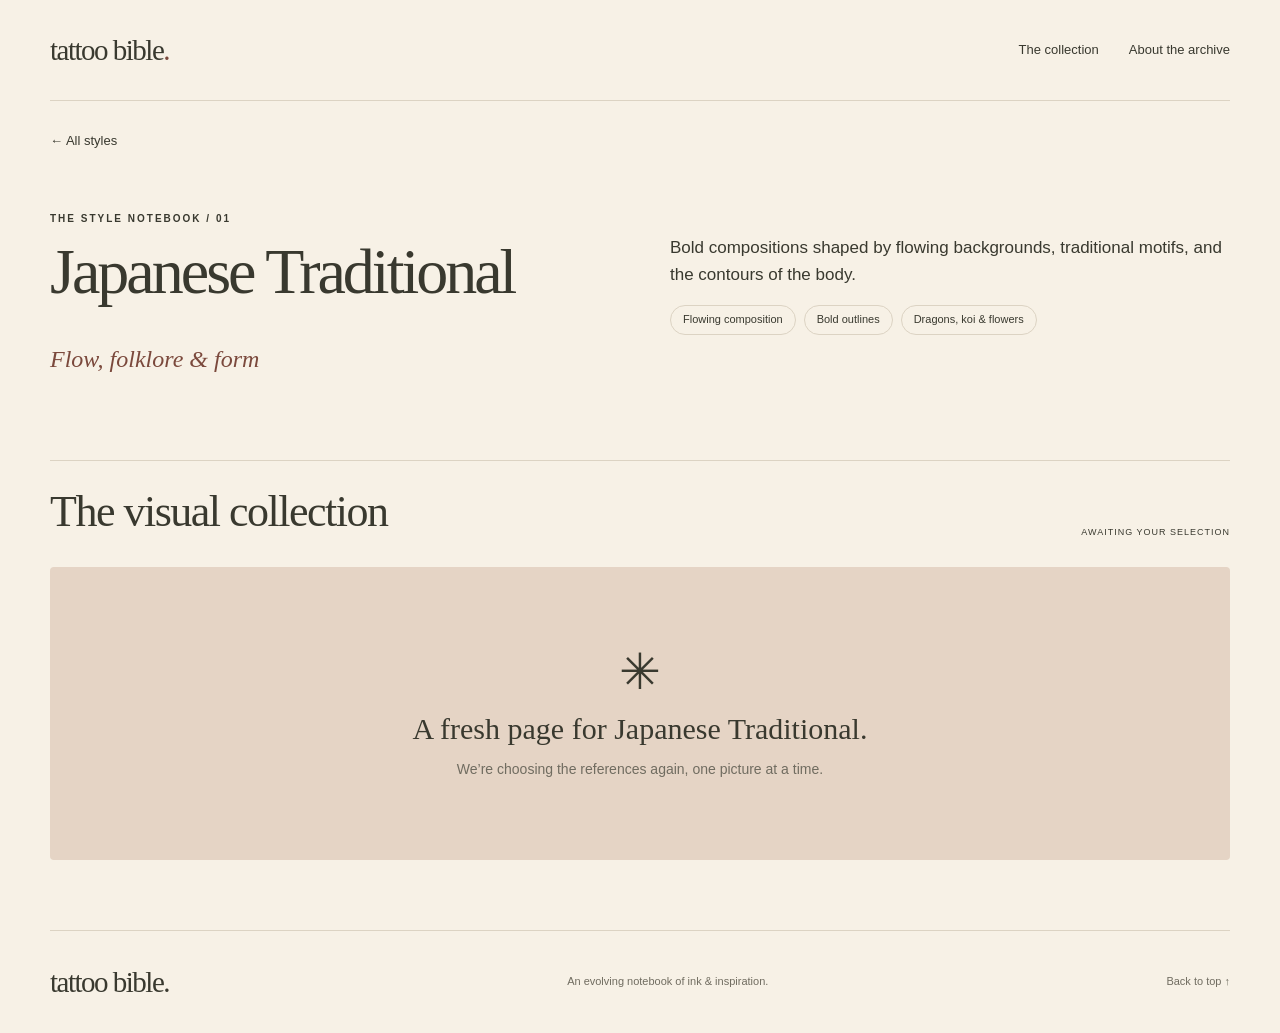
==== styles/japanese-traditional.html @ 5ea59a40 "Rebuild cream Tattoo Bible with editable static pages and fresh image folders" ====
<!doctype html>
<html lang="en">
  <head>
    <meta charset="utf-8">
    <meta name="viewport" content="width=device-width, initial-scale=1">
    <meta name="description" content="A visual notebook of six tattoo styles. Explore their details and build your reference collection.">
    <title>Japanese Traditional — Tattoo Bible</title>
    <link rel="stylesheet" href="../css/style.css">
    <script src="../js/main.js" defer></script>
  </head>
  <body>
    <a class="skip-link" href="#main">Skip to content</a>
    <header class="site-header">
      <a class="brand" href="../index.html">tattoo bible<span class="brand-dot">.</span></a>
      <nav aria-label="Main navigation">
        <a href="../index.html#collection">The collection</a>
        <a href="../index.html#about">About the archive</a>
      </nav>
    </header>
    <main id="main">
      <div id="top"></div>
      <a class="back-link" href="../index.html#collection">← All styles</a>
      <section class="style-intro" aria-labelledby="style-title">
        <div>
          <p class="eyebrow">THE STYLE NOTEBOOK / 01</p>
          <h1 id="style-title">Japanese Traditional</h1>
          <p class="serif-note">Flow, folklore & form</p>
        </div>
        <div>
          <p class="description">Bold compositions shaped by flowing backgrounds, traditional motifs, and the contours of the body.</p>
          <ul class="traits">
          <li>Flowing composition</li>
          <li>Bold outlines</li>
          <li>Dragons, koi & flowers</li>
          </ul>
        </div>
      </section>
      <section class="gallery-section" aria-labelledby="gallery-title">
        <div class="section-heading"><h2 id="gallery-title">The visual collection</h2><span>AWAITING YOUR SELECTION</span></div>
        <!-- Replace this empty-state block with your approved image cards.
             See EDITING.md for a copy-and-paste example. -->
        <div class="empty-gallery tone-1">
          <span class="empty-symbol" aria-hidden="true">✳</span>
          <h3>A fresh page for Japanese Traditional.</h3>
          <p>We’re choosing the references again, one picture at a time.</p>
        </div>
      </section>
    </main>
    <footer class="site-footer">
      <a class="brand" href="../index.html">tattoo bible.</a>
      <p>An evolving notebook of ink &amp; inspiration.</p>
      <a href="#top">Back to top ↑</a>
    </footer>
  </body>
</html>
---- css/style.css ----
/* Change these colors to personalize the whole website. */
:root {
  --cream: #f7f1e6;
  --paper: #fffcf5;
  --ink: #39392f;
  --muted: #706c60;
  --line: #dcd3c3;
  --accent: #7b493c;
}

* {
  box-sizing: border-box;
}

html {
  scroll-behavior: smooth;
  scroll-padding-top: 24px;
}

body {
  margin: 0;
  background: var(--cream);
  color: var(--ink);
  font-family: Arial, Helvetica, sans-serif;
  font-size: 16px;
  line-height: 1.6;
}

a {
  color: inherit;
  text-decoration: none;
}

a:focus-visible, button:focus-visible {
  outline: 3px solid var(--accent);
  outline-offset: 5px;
}

.site-header, main, .site-footer {
  width: min(1180px, calc(100% - 64px));
  margin-inline: auto;
}

.site-header {
  display: flex;
  justify-content: space-between;
  align-items: center;
  padding-block: 27px;
  border-bottom: 1px solid var(--line);
  gap: 24px;
}

.brand {
  font-family: Georgia, serif;
  font-size: 29px;
  letter-spacing: -1.5px;
}

.brand-dot {
  color: var(--accent);
}

nav {
  display: flex;
  gap: 30px;
  font-size: 13px;
}

nav a:hover, .back-link:hover {
  text-decoration: underline;
  text-underline-offset: 5px;
}

.hero {
  position: relative;
  padding: 80px 0 70px;
}

.eyebrow, .cover-index, .cover-note {
  font-size: 10px;
  letter-spacing: 2px;
  font-weight: 600;
}

h1, h2, h3, p {
  margin-top: 0;
}

h1, h2, .serif-note {
  font-family: Georgia, 'Times New Roman', serif;
  font-weight: 400;
}

h1 {
  font-size: clamp(44px, 6.5vw, 86px);
  line-height: 1.08;
  letter-spacing: -3px;
  margin-bottom: 34px;
}

em {
  font-weight: 400;
  color: var(--accent);
}

.hero-bottom {
  display: flex;
  align-items: center;
  justify-content: space-between;
  max-width: 850px;
  gap: 28px;
}

.hero-bottom p, .style-card p, .section-heading > p {
  color: var(--muted);
  font-size: 14px;
}

.pill-link {
  border: 1px solid var(--ink);
  padding: 12px 23px;
  border-radius: 40px;
  font-size: 13px;
  white-space: nowrap;
}

.pill-link span {
  margin-left: 24px;
}

.pill-link:hover {
  background: var(--ink);
  color: var(--cream);
}

.hero-flower {
  position: absolute;
  right: 12px;
  top: 75px;
  font-size: 100px;
  color: #b1ad91;
  transform: rotate(12deg);
}

.section-heading {
  display: flex;
  align-items: end;
  justify-content: space-between;
  gap: 24px;
  border-top: 1px solid var(--line);
  padding-top: 25px;
  margin-bottom: 28px;
}

h2 {
  font-size: clamp(30px, 4vw, 44px);
  line-height: 1.2;
  letter-spacing: -1.5px;
  margin-bottom: 0;
}

.small-count {
  font: 12px Arial, sans-serif;
  vertical-align: top;
  letter-spacing: 0;
  margin-left: 12px;
}

.style-grid, .photo-grid {
  display: grid;
  grid-template-columns: repeat(3, minmax(0, 1fr));
  gap: 34px 24px;
}

.cover-placeholder {
  aspect-ratio: 4 / 5;
  display: flex;
  flex-direction: column;
  align-items: center;
  justify-content: space-between;
  padding: 25px 14px;
  border-radius: 110px 110px 4px 4px;
  transition: transform 180ms ease;
}

.style-card:hover .cover-placeholder {
  transform: translateY(-5px);
}

.cover-word {
  font: italic clamp(28px, 3.4vw, 47px)/1.1 Georgia, serif;
  text-align: center;
  letter-spacing: -1.5px;
}

.cover-note {
  font-size: 8px;
  letter-spacing: 1.3px;
}

.tone-1 { background: #e5d4c5; }
.tone-2 { background: #d9ddc9; }
.tone-3 { background: #ead7c5; }
.tone-4 { background: #ddd0c6; }
.tone-5 { background: #d8d8d0; }
.tone-6 { background: #e7dfc6; }

.card-heading {
  display: flex;
  align-items: center;
  justify-content: space-between;
  margin-top: 16px;
}

.card-heading h3 {
  font-size: 17px;
  font-weight: 500;
  margin-bottom: 1px;
}

.style-card p {
  font-size: 12px;
  margin-bottom: 0;
}

.about-note {
  margin-block: 80px;
  padding: 48px 30px;
  background: var(--paper);
  text-align: center;
  border: 1px solid var(--line);
}

.about-note > p:last-child {
  max-width: 540px;
  margin: 24px auto 0;
  color: var(--muted);
  font-size: 14px;
}

.site-footer {
  border-top: 1px solid var(--line);
  padding-block: 28px;
  display: flex;
  justify-content: space-between;
  align-items: center;
  gap: 24px;
}

.site-footer p, .site-footer > a:last-child {
  margin: 0;
  font-size: 11px;
  color: var(--muted);
}

.back-link {
  display: inline-block;
  margin-top: 30px;
  font-size: 13px;
}

.style-intro {
  display: grid;
  grid-template-columns: 1fr 1fr;
  gap: 60px;
  padding-block: 58px;
}

.style-intro h1 {
  font-size: clamp(44px, 5vw, 68px);
}

.serif-note {
  font-size: 24px;
  font-style: italic;
  color: var(--accent);
}

.description {
  font-size: 17px;
  padding-top: 23px;
}

.traits {
  list-style: none;
  padding: 0;
  display: flex;
  flex-wrap: wrap;
  gap: 8px;
}

.traits li {
  padding: 5px 12px;
  border: 1px solid var(--line);
  border-radius: 20px;
  font-size: 11px;
}

.section-heading > span {
  font-size: 9px;
  letter-spacing: 1px;
}

.gallery-section {
  margin-bottom: 70px;
}

.empty-gallery {
  text-align: center;
  padding: 65px 24px;
  border-radius: 4px;
}

.empty-symbol {
  font-size: 50px;
}

.empty-gallery h3 {
  font: 30px Georgia, serif;
  margin-bottom: 12px;
}

.empty-gallery p {
  color: var(--muted);
  font-size: 14px;
}

.photo-grid img {
  display: block;
  width: 100%;
  height: auto;
  border-radius: 4px;
}

.photo-grid figure {
  margin: 0;
}

.photo-grid figcaption {
  font-size: 12px;
  margin-top: 8px;
}

.skip-link {
  position: absolute;
  top: -100px;
  background: var(--paper);
  padding: 12px;
}

.skip-link:focus {
  top: 0;
  z-index: 10;
}

@media (max-width: 760px) {
  .site-header, main, .site-footer {
    width: calc(100% - 36px);
  }

  .site-header {
    align-items: start;
  }

  nav {
    gap: 10px;
    flex-direction: column;
    font-size: 11px;
  }

  .hero {
    padding-block: 58px 45px;
  }

  h1 {
    letter-spacing: -2px;
  }

  .hero-flower {
    display: none;
  }

  .hero-bottom, .section-heading, .site-footer {
    align-items: start;
    flex-direction: column;
  }

  .style-grid, .photo-grid {
    grid-template-columns: repeat(2, minmax(0, 1fr));
    gap: 28px 16px;
  }

  .cover-placeholder {
    padding: 20px 10px;
  }

  .cover-index, .cover-note {
    font-size: 7px;
    letter-spacing: 0.7px;
  }

  .card-heading h3 {
    font-size: 14px;
  }

  .style-intro {
    grid-template-columns: 1fr;
    gap: 0;
    padding-block: 35px;
  }

  .description {
    padding-top: 0;
  }
}

@media (prefers-reduced-motion: reduce) {
  html {
    scroll-behavior: auto;
  }

  .cover-placeholder {
    transition: none;
  }
}
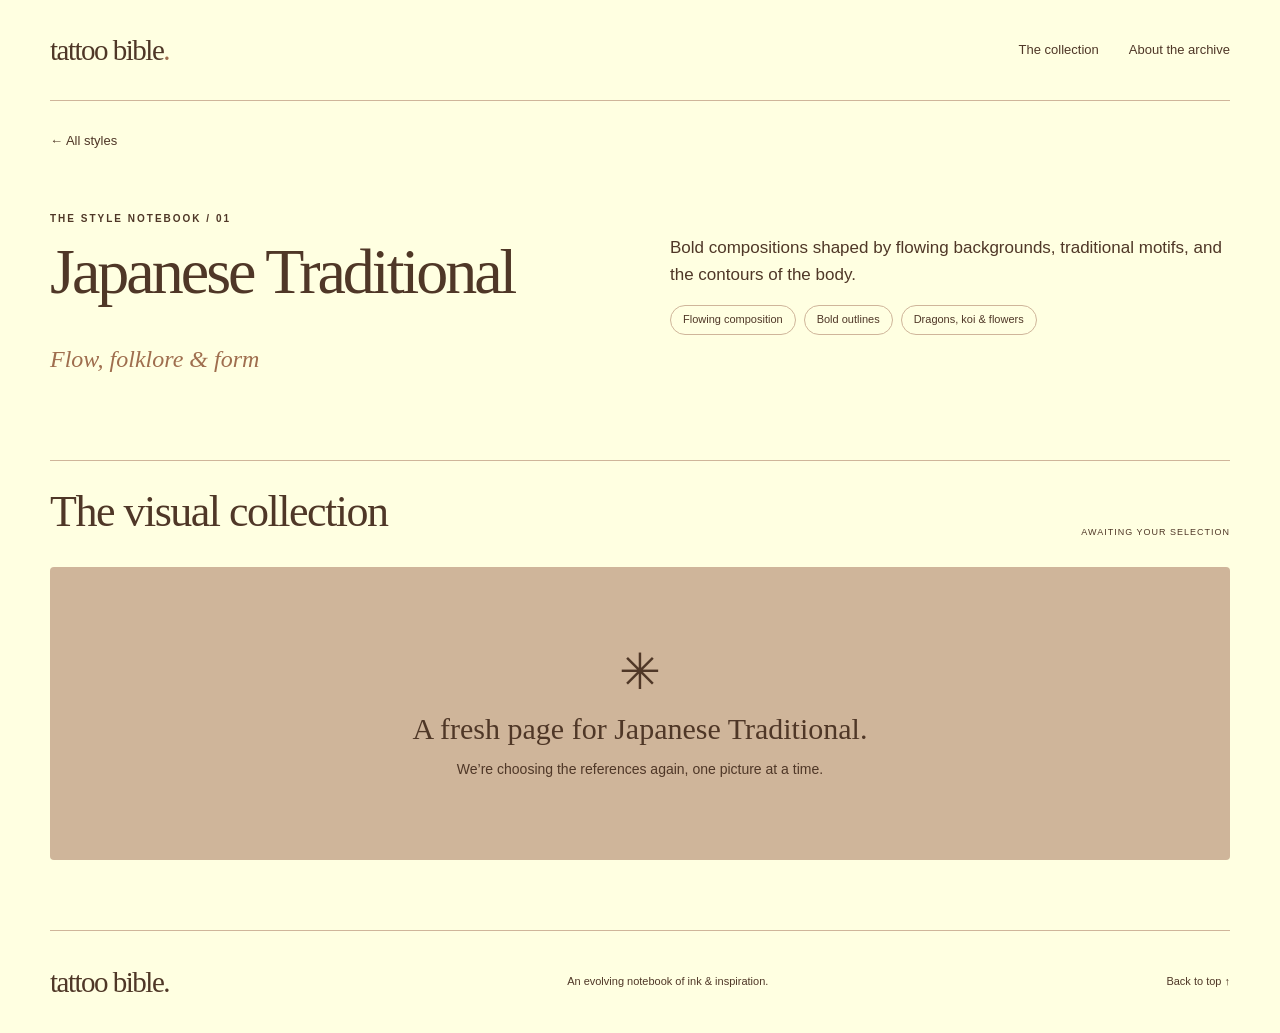
==== commit b5664fe7: "Version stylesheet links to refresh cached palette" ====
--- a/styles/japanese-traditional.html
+++ b/styles/japanese-traditional.html
@@ -5,7 +5,7 @@
     <meta name="viewport" content="width=device-width, initial-scale=1">
     <meta name="description" content="A visual notebook of six tattoo styles. Explore their details and build your reference collection.">
     <title>Japanese Traditional — Tattoo Bible</title>
-    <link rel="stylesheet" href="../css/style.css">
+    <link rel="stylesheet" href="../css/style.css?v=palette-2">
     <script src="../js/main.js" defer></script>
   </head>
   <body>
--- a/css/style.css
+++ b/css/style.css
@@ -1,11 +1,12 @@
-/* Change these colors to personalize the whole website. */
+/* Requested palette: ivory, pale yellow, tan, and warm brown.
+   A deeper brown keeps small text readable on yellow and tan surfaces. */
 :root {
-  --cream: #f7f1e6;
-  --paper: #fffcf5;
-  --ink: #39392f;
-  --muted: #706c60;
-  --line: #dcd3c3;
-  --accent: #7b493c;
+  --cream: #ffffe1;
+  --paper: #fff7ab;
+  --ink: #4f3727;
+  --muted: #4f3727;
+  --line: #cfb59a;
+  --accent: #9f6e4e;
 }
 
 * {
@@ -138,7 +139,7 @@
   right: 12px;
   top: 75px;
   font-size: 100px;
-  color: #b1ad91;
+  color: #cfb59a;
   transform: rotate(12deg);
 }
 
@@ -198,12 +199,12 @@
   letter-spacing: 1.3px;
 }
 
-.tone-1 { background: #e5d4c5; }
-.tone-2 { background: #d9ddc9; }
-.tone-3 { background: #ead7c5; }
-.tone-4 { background: #ddd0c6; }
-.tone-5 { background: #d8d8d0; }
-.tone-6 { background: #e7dfc6; }
+.tone-1 { background: #cfb59a; }
+.tone-2 { background: #fff7ab; }
+.tone-3 { background: #cfb59a; }
+.tone-4 { background: #fff7ab; }
+.tone-5 { background: #cfb59a; }
+.tone-6 { background: #fff7ab; }
 
 .card-heading {
   display: flex;
